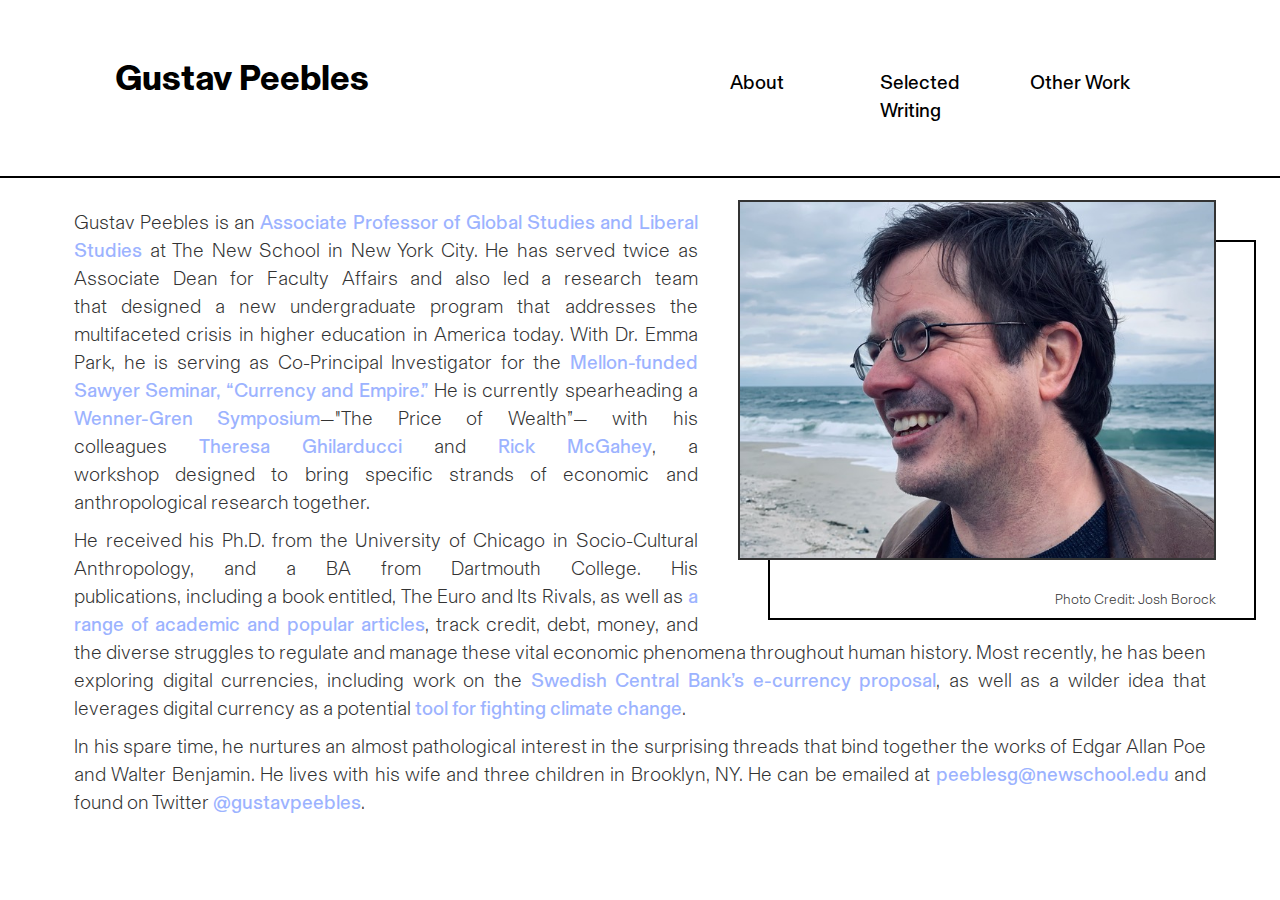
==== index.html @ 68e7c934 "Update index.html" ====
<!DOCTYPE html>
<html>

<head>
  <title>Gustav Peebles</title>
  <meta charset="utf-8" />
  <link rel="stylesheet" href="https://maxcdn.bootstrapcdn.com/bootstrap/3.3.6/css/bootstrap.min.css" />
  <link href='https://fonts.googleapis.com/css?family=Abel' rel='stylesheet' type='text/css'>
  <link rel="stylesheet" type="text/css" href="main.css">
</head>

<body>
  <nav class="navbar navbar-default navbar-fixed-top">
    <div class="container">
    <div class="row">
      <h1 class="col-sm-4"><a id="title" href="index.html">Gustav Peebles</a></h1>
      <nav class="col-sm-8" id="menu-container">
        <div class="menu-item col-sm-2">
          <p><a class="menu-link" href="other.html">Other Work</a></p>
        </div>
        <div class="menu-item col-sm-2">
          <p><a class="menu-link" href="writing.html">Selected Writing</a></p>
        </div>
        <div class="menu-item col-sm-2">
          <p><a class="menu-link" href="index.html">About</a></p>
        </div>

      </nav>
    </div>
  </div>
  </nav>

  <section class="container">
    <div class="row bodycontent">
      <div id="img-box">
        <img id="headshot" src="images/headshot.jpeg">
        <div id="img-caption">Photo Credit: Josh Borock</div>
        <!-- <div class="overlay">
          <div class="overlaytext">
            <p>Photo Credit: Josh Borock</p>
          </div>
        </div> -->
      </div>
      <div id="text-box">
      <p>
        Gustav Peebles is an <a
          href="https://www.newschool.edu/lang/faculty/gustav-peebles/" target="_blank">Associate Professor of Global Studies and Liberal Studies</a> at The New School in New York City. He has served twice as Associate Dean for Faculty Affairs and also led a research team that designed a new undergraduate
        program
        that addresses the multifaceted crisis in higher education in America today. With Dr. Emma Park, he is serving as Co-Principal Investigator for the <a
          href="https://blogs.newschool.edu/news/2020/12/lang-nssr-and-spe-faculty-awarded-225000-sawyer-seminar-grant-from-andrew-w-mellon-foundation/" target="_blank">Mellon-funded Sawyer Seminar, “Currency and Empire.”</a> He is currently spearheading a
          <a
            href="http://www.wennergren.org/programs/wenner-gren-symposia-and-seminars/wenner-gren-symposia" target="_blank">Wenner-Gren
        Symposium</a>—"The Price of Wealth”— with his colleagues <a
          href="http://teresaghilarducci.org/" target="_blank">Theresa Ghilarducci</a> and <a
            href="https://www.ineteconomics.org/research/experts/rmcgahey" target="_blank">Rick McGahey</a>, a workshop designed to bring specific strands of economic and anthropological research together. 
      </p>

      <p>
        He received his Ph.D. from the University of Chicago in Socio-Cultural Anthropology, and a BA from Dartmouth College. His publications, including a book entitled, The Euro and Its Rivals, as well as <a
          href="https://newschool.academia.edu/GustavPeebles" target="_blank">a range of academic and popular
        articles</a>, track
        credit, debt, money, and the diverse struggles to regulate and manage these vital economic phenomena throughout human history. Most recently, he has been exploring digital currencies, including work on the <a
          href="https://journal.culanth.org/index.php/ca/article/view/4743" target="_blank">Swedish Central Bank’s e-currency
        proposal</a>, as well as a wilder idea that leverages digital currency as a potential <a
          href="https://publicseminar.org/essays/more-precious-than-gold/" target="_blank">tool for fighting climate change</a>.
      </p>

      <p>
        In his spare time, he nurtures an almost pathological interest in the surprising threads that bind together the works of Edgar Allan Poe and Walter Benjamin. He lives with his wife and three children in Brooklyn, NY. He can be emailed
        at <a href="mailto:peeblesg@newschool.edu">peeblesg@newschool.edu</a> and found on Twitter <a
          href="https://twitter.com/gustavpeebles?lang=en" target="_blank">@gustavpeebles</a>. 
      </p>
    </div>
    </div>
  </section>

  <section class="container">
    <div class="row text-center">

      </div>
  </section>



</body>

</html>
---- main.css ----
@font-face {
  font-family: 'Basel-Light';
  src: url('fonts/Basel-Light.otf') format("opentype");
}

@font-face {
  font-family: 'Basel-Bold';
  src: url('fonts/Basel-Bold.otf') format("opentype");
}

@font-face {
  font-family: 'Basel-Book';
  src: url('fonts/Basel-Book.otf') format("opentype");
}


body {
  font-family: 'Basel-Light', sans-serif;
  font-weight: 300;
  padding-top: 90px;
}

p{
  font-size: 1.4em;
  text-align: justify;
  text-justify: inter-word;
  /* margin: 40px; */
}

a{
  color:#9cb3ff;
  font-family: 'Basel-Book';
  text-decoration: none;
  /* color: black; */
}

a:hover{
  text-decoration: none;
  color: #148396;
  transition: all 0.8s ease;
}

h2 {
  font-family: 'Basel-Bold';
}

h3{
  font-family: 'Basel-Book';
}

h4{
  font-size: 20px;
}

.navbar-fixed-top{
  padding: 40px;
  background-color: #ffffff;
  border-style: outset;
  border-style: none none solid none;
  border-width: 2px;
  border-color: black;
}

.bodycontent{
  padding-top: 110px;
}

.col-sm-8{

}

.container{
  width: 90%;
}
#menu-container{
float: right;
}
.menu-item{
  float: right;
  width: 150px;
  max-width: 150px;
  text-align: center;
  overflow:hidden;
  display: inline;
  vertical-align: middle;
  padding-top: 30px;

}

.menu-link{
  /* position: absolute; */
  color:black;
}

.menu-link:hover, #title:hover{
  text-decoration: none;
  letter-spacing: 2px;
  text-indent: -1px;
  color:#9cb3ff;
  transition: all 0.5s ease;
}

header {
  padding: 20px 0;
}

header .row,
footer .row {
  display: flex;
  align-items: center;
}

header h1 {
  color: black;
  font-weight: 700;
  margin: 0;
  float: left;
  font-size: 60px;
}

#title{
  color: black;
  font-family: 'Basel-Bold';
}

header nav {
  display: flex;
  justify-content: flex-end;
}

header p {
  padding: 0 20px;
  margin: 0;
}

.jumbotron {
  display: flex;
  align-items: center;
  color: black;
  height: 400px;
  text-shadow: 0.25px 0.25px 0.25px #000000;
}

#buy-btn{
  padding: 14px 40px;
  font-size: 18px;
  border-style: solid;
  border-width: 2px;
}

#writing-jumbo{
  content: "";
  background-image: linear-gradient(rgba(255,255,255,0.3), rgba(255,255,255,0.3)), url("images/euro_banner.jpeg");
  background-size: cover;

}
/*
#headshot{
  float: right;
  max-width: 40%;
  height:auto;
  border-style: solid;
  border-width: medium;


} */

#img-caption{
  float: right;
}

#img-box{
  padding-left: 40px;
  padding-bottom: 10px;
  float: right;
  position: relative;
  width:45%;
  min-width: 20%;
}

#img-box:before {
  content: " ";
  position: absolute;
  z-index: -1;
  top: 40px;
  left: 70px;
  right: -40px;
  bottom: 0px;
  border: 2px solid black;
  float: right;
}

#img-box:hover .overlay {
  opacity: 0.7;
}

#text-box{
  padding: 10px;
}

.overlay {
  position: absolute;
  top: 0;
  bottom: 0;
  left: 0;
  right: 0;
  height: 100%;
  width: 100%;
  opacity: 0;
  transition: .5s ease;
  background-color: #ffffff;
}

.overlaytext {
  color: #728bdb;
  font-size: 14px;
  position: absolute;
  top: 50%;
  left: 50%;
  -webkit-transform: translate(-50%, -50%);
  -ms-transform: translate(-50%, -50%);
  transform: translate(-50%, -50%);
  text-align: center;
}

#headshot{
  /* float: right;
  width: 30%; */
display: block;
 width: 100%;
 height:auto;
 border-style: solid;
 border-width: 2px;
}


.jumbotron h2 {
  font-size: 60px;
  font-weight: 700;
  margin: 0;
  color: black;
}

.jumbotron h3 {
  margin: 0 0 20px;
  color: black;
}

section .row img {
  margin: 0 0 30px;
  width: 100%;

}

.col-md-6 {
  margin: 0 0 30px;
}

.btn.btn-primary {
  border-radius: 2px;
  border: 0px;
  color: #fbd1d5;
  text-shadow: none;
  background-color: #ffffff;
}

.btn.btn-primary:hover {
  color: #ffffff;
  background-color: #fbd1d5;
}

.btn-secondary {
  background-color: #E8DFE0;
  color: #ffffff;
  margin: 0 0 30px;
}

footer {
  font-size: 12px;
  padding: 20px 0;
}

footer .col-sm-8 {
  display: flex;
  justify-content: flex-end;
}

footer ul {
  list-style: none;
}

footer li img {
  width: 32px;
  height: 32px;
}

.text-center{
  /* background-color: #3e4197;
  text-align: center;
  width: 60%;
  margin-left: auto;
  margin-right: auto;
  border-style: solid;
  padding: 10px; */
}

.text-center:before {
  content: " ";
  position: absolute;
  z-index: -1;
  top: 0px;
  left: 0px;
  right: 0px;
  bottom: 0px;
  border: 2px solid black;
  float: right;
  opacity: 0.7;
}

.doc-img{
  float: left;
  width:70%;
  padding-top: 20px;
  padding-right: 10px;
}

.writ-item{
  width: 100%;
  display: flex;
  font-size: 18px;
}

.writ-img{
width:20%;
}

.writ-description{
  padding-top: 20px;
  padding-left: 20px;
  width:80%;
  font-size: 12px;
}

.writ-description a {
  font-size: 25px;
  padding: 0px;
  color: black;
}

.writ-description a:hover {
  text-decoration: none;
  color:#9cb3ff;
  transition: all 0.35s ease;
}
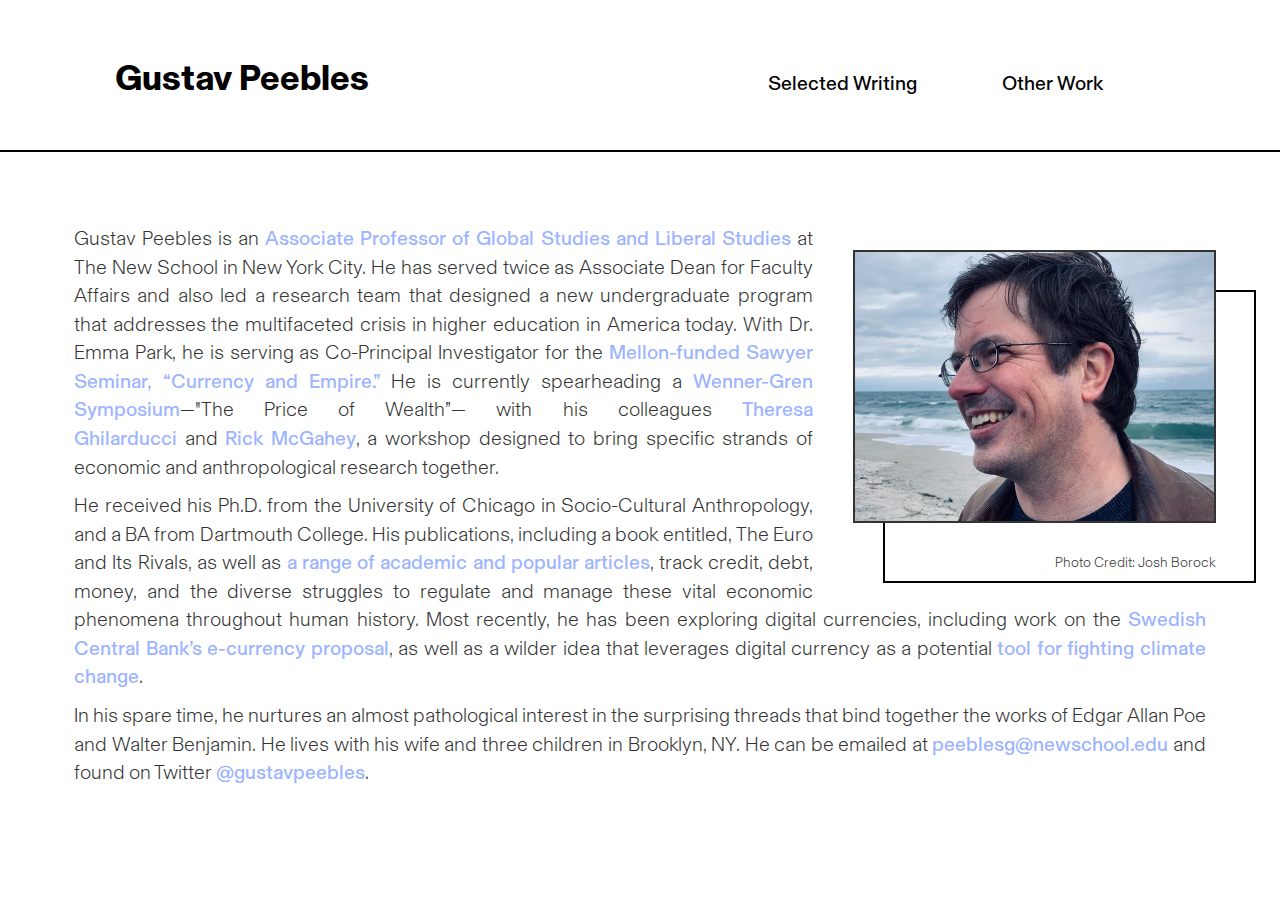
==== commit bf167647: "Add files via upload" ====
--- a/index.html
+++ b/index.html
@@ -20,9 +20,6 @@
         </div>
         <div class="menu-item col-sm-2">
           <p><a class="menu-link" href="writing.html">Selected Writing</a></p>
-        </div>
-        <div class="menu-item col-sm-2">
-          <p><a class="menu-link" href="index.html">About</a></p>
         </div>
 
       </nav>
--- a/main.css
+++ b/main.css
@@ -21,7 +21,7 @@
 }
 
 p{
-  font-size: 1.4em;
+  font-size: 20px;
   text-align: justify;
   text-justify: inter-word;
   /* margin: 40px; */
@@ -38,6 +38,7 @@
   text-decoration: none;
   color: #148396;
   transition: all 0.8s ease;
+  text-decoration: underline;
 }
 
 h2 {
@@ -49,7 +50,16 @@
 }
 
 h4{
+  margin-top: 5px;
+  font-family: 'Basel-Book';
   font-size: 20px;
+}
+
+h5{
+  margin-top: 5px;
+  font-family: 'Basel-Light';
+  font-size: 20px;
+  font-style: italic;
 }
 
 .navbar-fixed-top{
@@ -77,14 +87,20 @@
 }
 .menu-item{
   float: right;
-  width: 150px;
-  max-width: 150px;
+  width: 210px;
+  /* max-width: 150px; */
   text-align: center;
   overflow:hidden;
   display: inline;
   vertical-align: middle;
   padding-top: 30px;
-
+  padding-left: 0px;
+  padding-left: 0px;
+
+}
+
+.menu-item p{
+  text-align: center;
 }
 
 .menu-link{
@@ -172,9 +188,10 @@
 #img-box{
   padding-left: 40px;
   padding-bottom: 10px;
+  margin-top: 50px;
   float: right;
   position: relative;
-  width:45%;
+  width:35%;
   min-width: 20%;
 }
 
@@ -196,6 +213,7 @@
 
 #text-box{
   padding: 10px;
+  margin-top: 15px;
 }
 
 .overlay {
@@ -331,24 +349,24 @@
 }
 
 .writ-img{
-width:20%;
+width:12%;
 }
 
 .writ-description{
   padding-top: 20px;
   padding-left: 20px;
-  width:80%;
+  width:100%;
   font-size: 12px;
 }
 
 .writ-description a {
   font-size: 25px;
-  padding: 0px;
-  color: black;
+  /* padding: 0px;
+  color: black; */
 }
 
 .writ-description a:hover {
-  text-decoration: none;
+  /* text-decoration: none;
   color:#9cb3ff;
-  transition: all 0.35s ease;
-}
+  transition: all 0.35s ease; */
+}
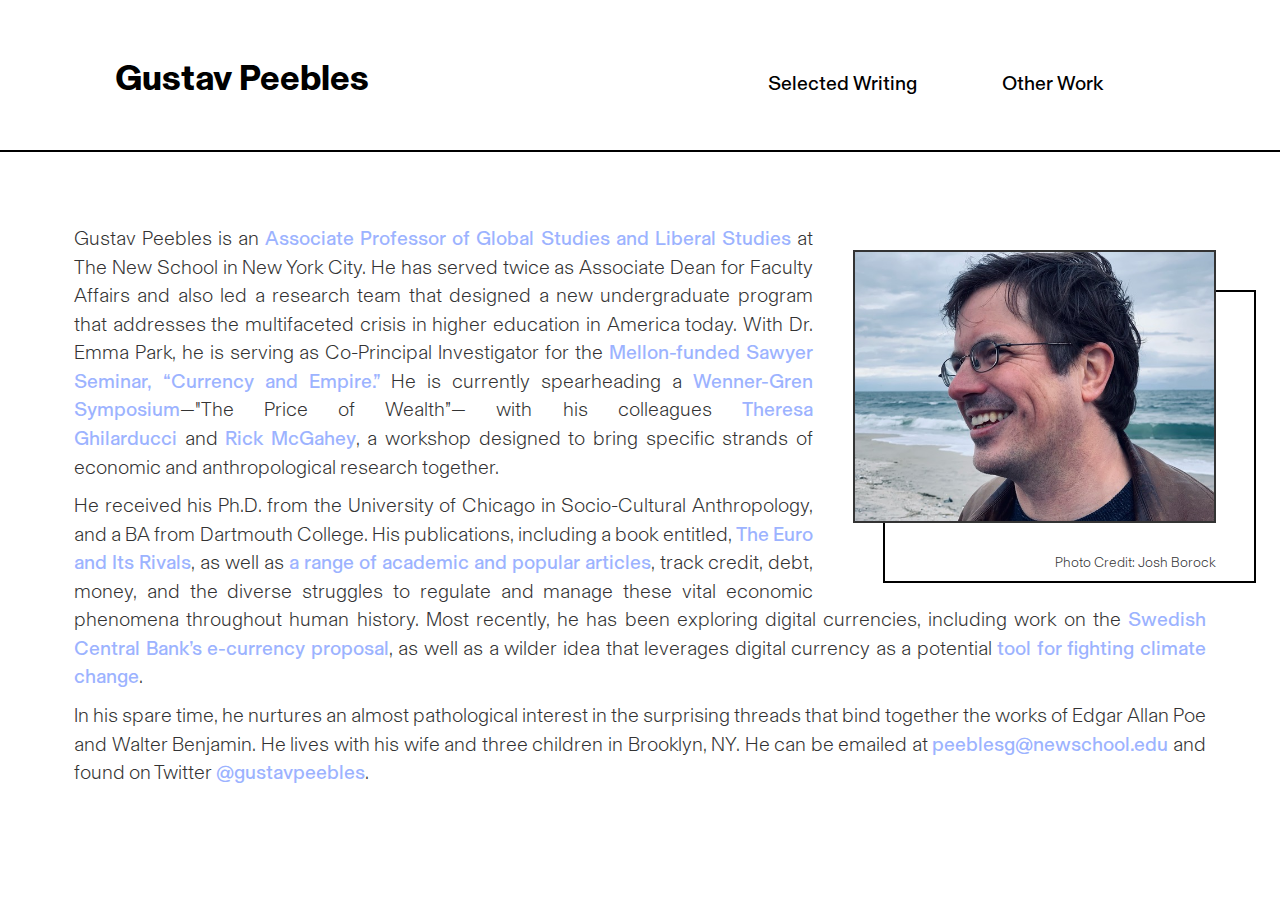
==== commit d806b106: "Update index.html" ====
--- a/index.html
+++ b/index.html
@@ -53,7 +53,8 @@
       </p>
 
       <p>
-        He received his Ph.D. from the University of Chicago in Socio-Cultural Anthropology, and a BA from Dartmouth College. His publications, including a book entitled, The Euro and Its Rivals, as well as <a
+        He received his Ph.D. from the University of Chicago in Socio-Cultural Anthropology, and a BA from Dartmouth College. His publications, including a book entitled, <a
+            href="https://www.amazon.com/Euro-Its-Rivals-Transnational-Anthropologies/dp/0253356385/ref=sr_1_1?crid=4E6M70FRQEI2&keywords=gustav+peebles&qid=1644012101&sprefix=gustav+peeble%2Caps%2C183&sr=8-1" target="_blank">The Euro and Its Rivals</a>, as well as <a
           href="https://newschool.academia.edu/GustavPeebles" target="_blank">a range of academic and popular
         articles</a>, track
         credit, debt, money, and the diverse struggles to regulate and manage these vital economic phenomena throughout human history. Most recently, he has been exploring digital currencies, including work on the <a
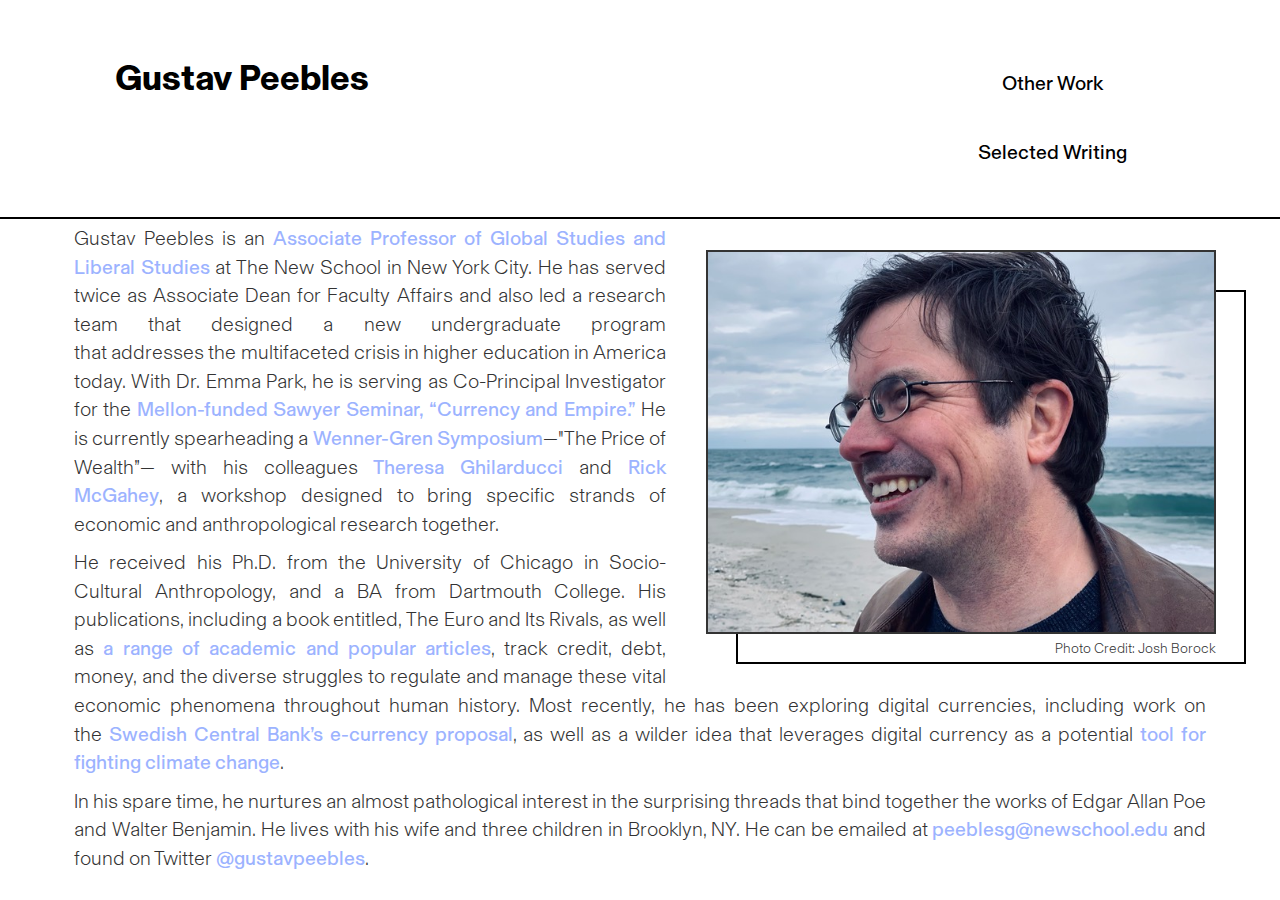
==== commit c1a604cc: "Add files via upload" ====
--- a/index.html
+++ b/index.html
@@ -12,16 +12,19 @@
 <body>
   <nav class="navbar navbar-default navbar-fixed-top">
     <div class="container">
-    <div class="row">
-      <h1 class="col-sm-4"><a id="title" href="index.html">Gustav Peebles</a></h1>
-      <nav class="col-sm-8" id="menu-container">
-        <div class="menu-item col-sm-2">
+    <div class="row header_row">
+      <h1 class="col-sm-4 header_col"><a id="title" href="index.html">Gustav Peebles</a></h1>
+      <nav class="col-sm-8 header_col" id="menu-container">
+        <div class="header_subrow">
+
+        <div class="menu-item col-sm-2 header_subcol">
           <p><a class="menu-link" href="other.html">Other Work</a></p>
         </div>
-        <div class="menu-item col-sm-2">
+
+        <div class="menu-item col-sm-2 header_subcol">
           <p><a class="menu-link" href="writing.html">Selected Writing</a></p>
         </div>
-
+</div>
       </nav>
     </div>
   </div>
@@ -45,16 +48,14 @@
         program
         that addresses the multifaceted crisis in higher education in America today. With Dr. Emma Park, he is serving as Co-Principal Investigator for the <a
           href="https://blogs.newschool.edu/news/2020/12/lang-nssr-and-spe-faculty-awarded-225000-sawyer-seminar-grant-from-andrew-w-mellon-foundation/" target="_blank">Mellon-funded Sawyer Seminar, “Currency and Empire.”</a> He is currently spearheading a
-          <a
-            href="http://www.wennergren.org/programs/wenner-gren-symposia-and-seminars/wenner-gren-symposia" target="_blank">Wenner-Gren
-        Symposium</a>—"The Price of Wealth”— with his colleagues <a
+          <a href="http://www.wennergren.org/programs/wenner-gren-symposia-and-seminars/wenner-gren-symposia" target="_blank">Wenner-Gren
+  Symposium</a>—"The Price of Wealth”— with his colleagues <a
           href="http://teresaghilarducci.org/" target="_blank">Theresa Ghilarducci</a> and <a
             href="https://www.ineteconomics.org/research/experts/rmcgahey" target="_blank">Rick McGahey</a>, a workshop designed to bring specific strands of economic and anthropological research together. 
       </p>
 
       <p>
-        He received his Ph.D. from the University of Chicago in Socio-Cultural Anthropology, and a BA from Dartmouth College. His publications, including a book entitled, <a
-            href="https://www.amazon.com/Euro-Its-Rivals-Transnational-Anthropologies/dp/0253356385/ref=sr_1_1?crid=4E6M70FRQEI2&keywords=gustav+peebles&qid=1644012101&sprefix=gustav+peeble%2Caps%2C183&sr=8-1" target="_blank">The Euro and Its Rivals</a>, as well as <a
+        He received his Ph.D. from the University of Chicago in Socio-Cultural Anthropology, and a BA from Dartmouth College. His publications, including a book entitled, The Euro and Its Rivals, as well as <a
           href="https://newschool.academia.edu/GustavPeebles" target="_blank">a range of academic and popular
         articles</a>, track
         credit, debt, money, and the diverse struggles to regulate and manage these vital economic phenomena throughout human history. Most recently, he has been exploring digital currencies, including work on the <a
--- a/main.css
+++ b/main.css
@@ -83,6 +83,7 @@
   width: 90%;
 }
 #menu-container{
+  flex:40%;
 float: right;
 }
 .menu-item{
@@ -120,6 +121,67 @@
   padding: 20px 0;
 }
 
+.header_row{
+  display: flex;
+  flex-wrap: wrap;
+}
+
+.header_col {
+  flex: 60%;
+  /* padding: 40px; */
+}
+
+.header_subcol {
+  flex: 25%;
+  text-align: center;
+}
+
+/* @media only screen and (max-width: 750px) {
+  .navbar-fixed-top{
+    padding: 0px;
+        background-color: lightblue;
+  }
+} */
+@media screen and (max-width: 1250px) {
+  .header_col{
+flex: 40%;
+width: 50px;
+  }
+  #menu-container{
+flex: 60%;
+  }
+  .header_row {
+  }
+  .header_subcol{
+  }
+
+  .menu-item p{
+  }
+}
+
+/* On screens that are 600px wide or less, make the columns stack on top of each other instead of next to each other */
+@media screen and (max-width: 920px) {
+  .header_col{
+  }
+  .header_subrow {
+    flex-direction: column;
+  }
+  .header_subcol{
+    text-align: left;
+  }
+#menu-container{
+  padding-top: 22px;
+}
+.menu-item{
+  padding-top: 5px;
+}
+  .menu-item p{
+    text-align: right;
+    padding-left: 5px;
+  }
+}
+
+
 header .row,
 footer .row {
   display: flex;
@@ -191,8 +253,10 @@
   margin-top: 50px;
   float: right;
   position: relative;
-  width:35%;
-  min-width: 20%;
+  max-width:550px;
+  min-width: 400px;
+  width: 50%;
+  margin-bottom: 20px;
 }
 
 #img-box:before {
@@ -201,8 +265,8 @@
   z-index: -1;
   top: 40px;
   left: 70px;
-  right: -40px;
-  bottom: 0px;
+  right: -30px;
+  bottom: 5px;
   border: 2px solid black;
   float: right;
 }
@@ -265,7 +329,7 @@
 }
 
 section .row img {
-  margin: 0 0 30px;
+  margin: 0 0 5px;
   width: 100%;
 
 }
@@ -350,6 +414,7 @@
 
 .writ-img{
 width:12%;
+min-width: 120px;
 }
 
 .writ-description{
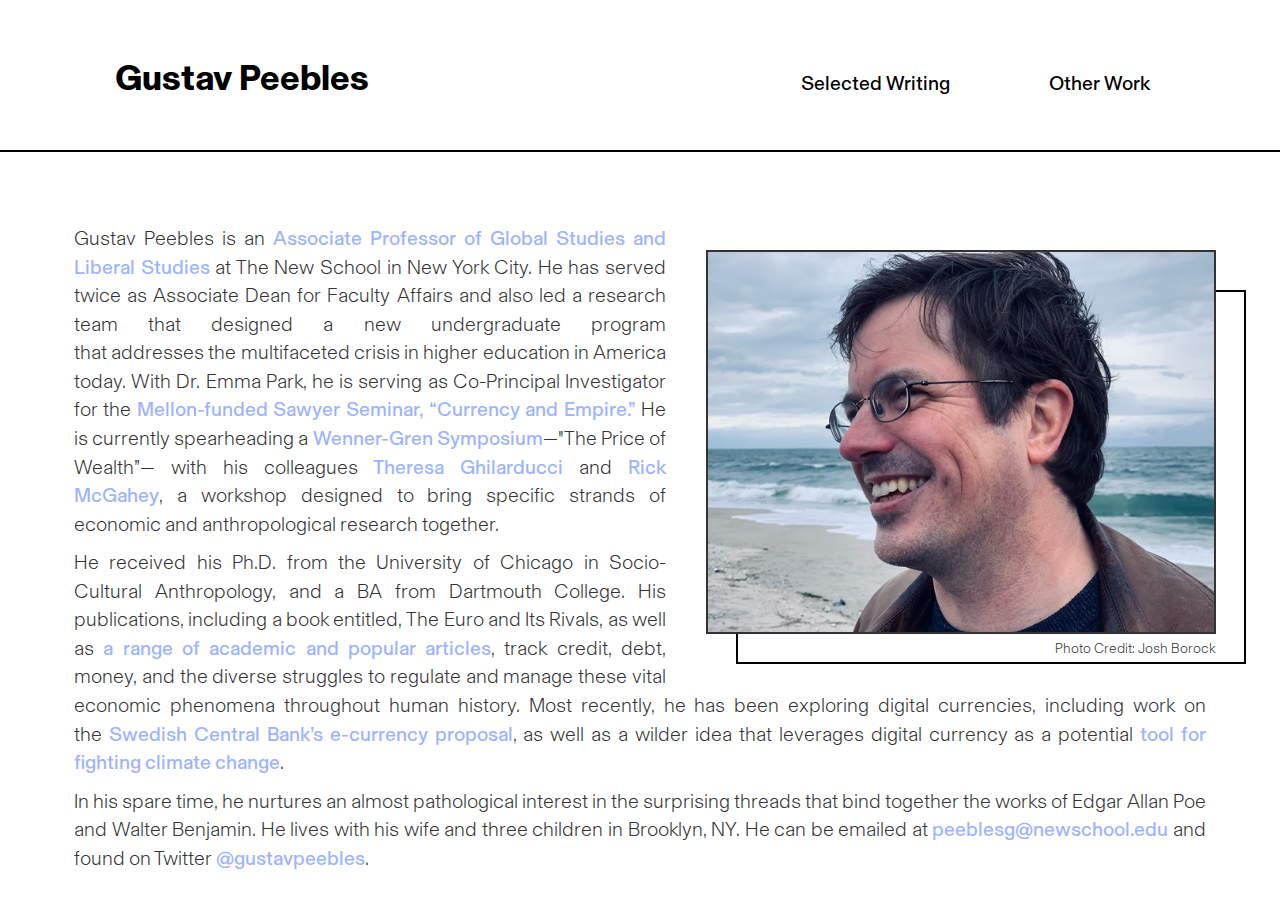
==== commit 3125101e: "Add files via upload" ====
--- a/index.html
+++ b/index.html
@@ -18,11 +18,11 @@
         <div class="header_subrow">
 
         <div class="menu-item col-sm-2 header_subcol">
-          <p><a class="menu-link" href="other.html">Other Work</a></p>
+          <p><a class="menu-link" href="writing.html">Selected Writing</a></p>
         </div>
 
         <div class="menu-item col-sm-2 header_subcol">
-          <p><a class="menu-link" href="writing.html">Selected Writing</a></p>
+          <p><a class="menu-link" href="other.html">Other Work</a></p>
         </div>
 </div>
       </nav>
--- a/main.css
+++ b/main.css
@@ -83,12 +83,12 @@
   width: 90%;
 }
 #menu-container{
-  flex:40%;
+  flex:10%;
 float: right;
 }
 .menu-item{
   float: right;
-  width: 210px;
+  width: 200px;
   /* max-width: 150px; */
   text-align: center;
   overflow:hidden;
@@ -101,7 +101,7 @@
 }
 
 .menu-item p{
-  text-align: center;
+  text-align: right;
 }
 
 .menu-link{
@@ -123,7 +123,7 @@
 
 .header_row{
   display: flex;
-  flex-wrap: wrap;
+  /* flex-wrap: wrap; */
 }
 
 .header_col {
@@ -136,19 +136,18 @@
   text-align: center;
 }
 
-/* @media only screen and (max-width: 750px) {
-  .navbar-fixed-top{
-    padding: 0px;
-        background-color: lightblue;
-  }
-} */
+.header_subrow{
+  display: flex;
+}
+
+
 @media screen and (max-width: 1250px) {
   .header_col{
-flex: 40%;
-width: 50px;
+/* flex: 40%;
+width: 50px; */
   }
   #menu-container{
-flex: 60%;
+/* flex: 60%; */
   }
   .header_row {
   }
@@ -162,25 +161,52 @@
 /* On screens that are 600px wide or less, make the columns stack on top of each other instead of next to each other */
 @media screen and (max-width: 920px) {
   .header_col{
+    /* flex:0px; */
   }
   .header_subrow {
-    flex-direction: column;
+    /* flex-direction: column; */
   }
   .header_subcol{
-    text-align: left;
+    /* text-align: left; */
   }
 #menu-container{
-  padding-top: 22px;
+  /* padding-top: 22px;
+  flex:0px; */
 }
 .menu-item{
-  padding-top: 5px;
+  /* padding-top: 5px; */
 }
   .menu-item p{
-    text-align: right;
-    padding-left: 5px;
-  }
-}
-
+    /* text-align: right;
+    padding-left: 5px; */
+  }
+}
+
+@media only screen and (max-width: 720px) {
+ .header_row{
+   /* flex-wrap; wrap; */
+ }
+ .header_col{
+   flex:0px;
+ }
+ .header_subrow {
+   flex-direction: column;
+ }
+
+ .menu-item p{
+   text-align: right;
+   padding-left: 5px;
+ }
+
+ #menu-container{
+   padding-top: 22px;
+   flex:0px;
+ }
+ .menu-item{
+   padding-top: 5px;
+ }
+
+}
 
 header .row,
 footer .row {
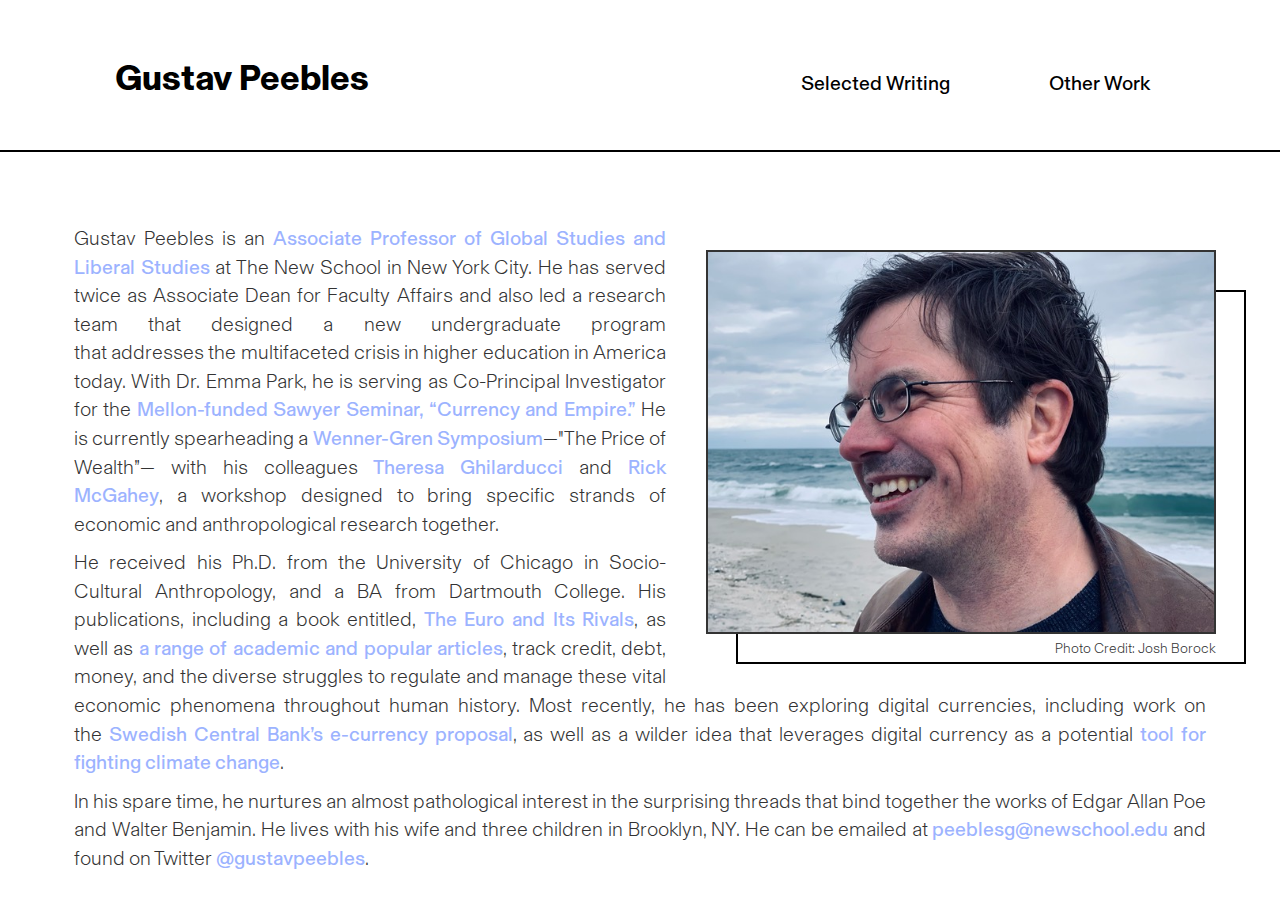
==== commit f1bd79fa: "Update index.html" ====
--- a/index.html
+++ b/index.html
@@ -55,7 +55,8 @@
       </p>
 
       <p>
-        He received his Ph.D. from the University of Chicago in Socio-Cultural Anthropology, and a BA from Dartmouth College. His publications, including a book entitled, The Euro and Its Rivals, as well as <a
+        He received his Ph.D. from the University of Chicago in Socio-Cultural Anthropology, and a BA from Dartmouth College. His publications, including a book entitled, <a href="https://www.amazon.com/Euro-Its-Rivals-Transnational-Anthropologies/dp/0253356385/ref=sr_1_1?crid=4E6M70FRQEI2&keywords=gustav+peebles&qid=1644012101&sprefix=gustav+peeble%2Caps%2C183&sr=8-1
+" target="_blank">The Euro and Its Rivals</a>, as well as <a
           href="https://newschool.academia.edu/GustavPeebles" target="_blank">a range of academic and popular
         articles</a>, track
         credit, debt, money, and the diverse struggles to regulate and manage these vital economic phenomena throughout human history. Most recently, he has been exploring digital currencies, including work on the <a
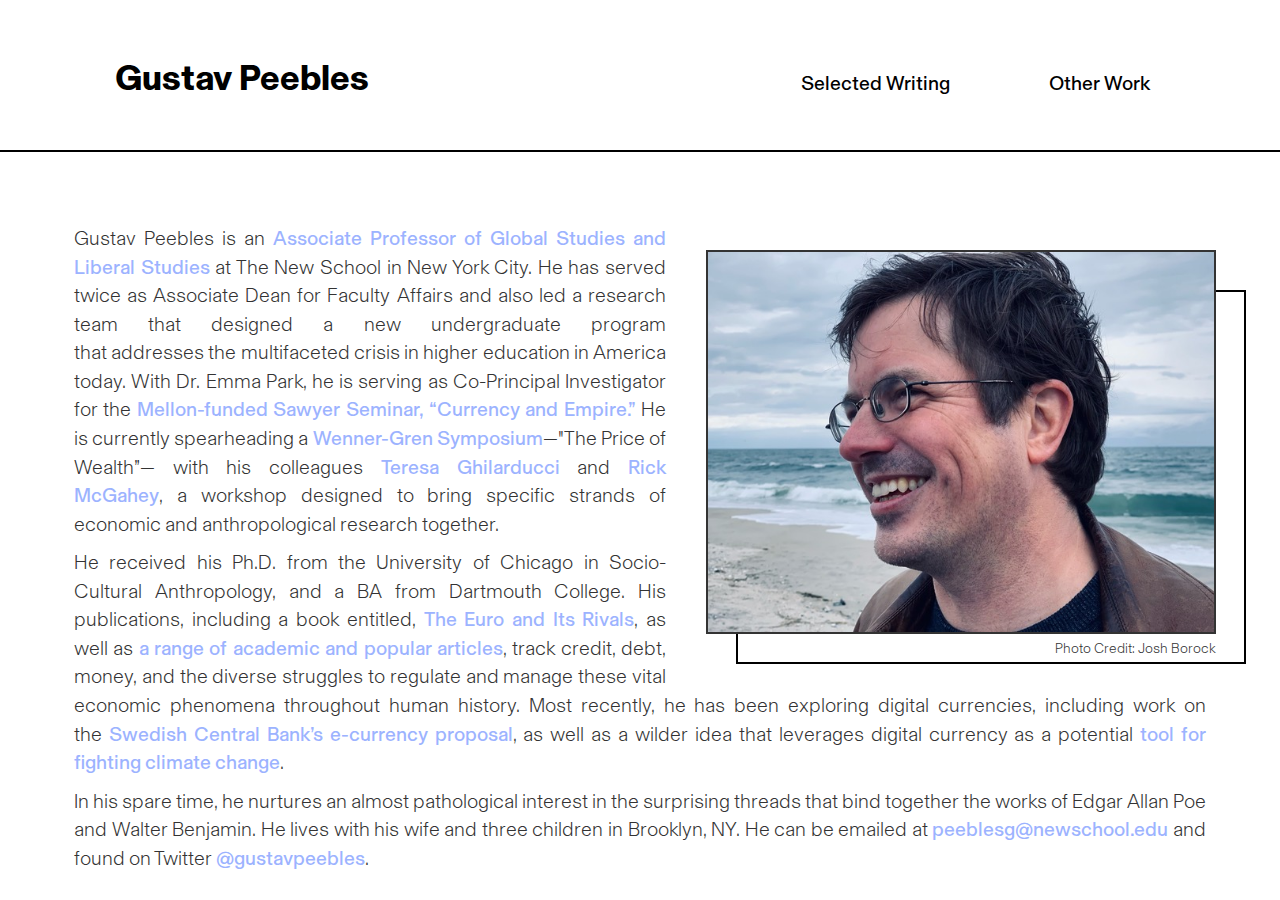
==== commit e7bfce39: "Update index.html" ====
--- a/index.html
+++ b/index.html
@@ -50,7 +50,7 @@
           href="https://blogs.newschool.edu/news/2020/12/lang-nssr-and-spe-faculty-awarded-225000-sawyer-seminar-grant-from-andrew-w-mellon-foundation/" target="_blank">Mellon-funded Sawyer Seminar, “Currency and Empire.”</a> He is currently spearheading a
           <a href="http://www.wennergren.org/programs/wenner-gren-symposia-and-seminars/wenner-gren-symposia" target="_blank">Wenner-Gren
   Symposium</a>—"The Price of Wealth”— with his colleagues <a
-          href="http://teresaghilarducci.org/" target="_blank">Theresa Ghilarducci</a> and <a
+          href="http://teresaghilarducci.org/" target="_blank">Teresa Ghilarducci</a> and <a
             href="https://www.ineteconomics.org/research/experts/rmcgahey" target="_blank">Rick McGahey</a>, a workshop designed to bring specific strands of economic and anthropological research together. 
       </p>
 
